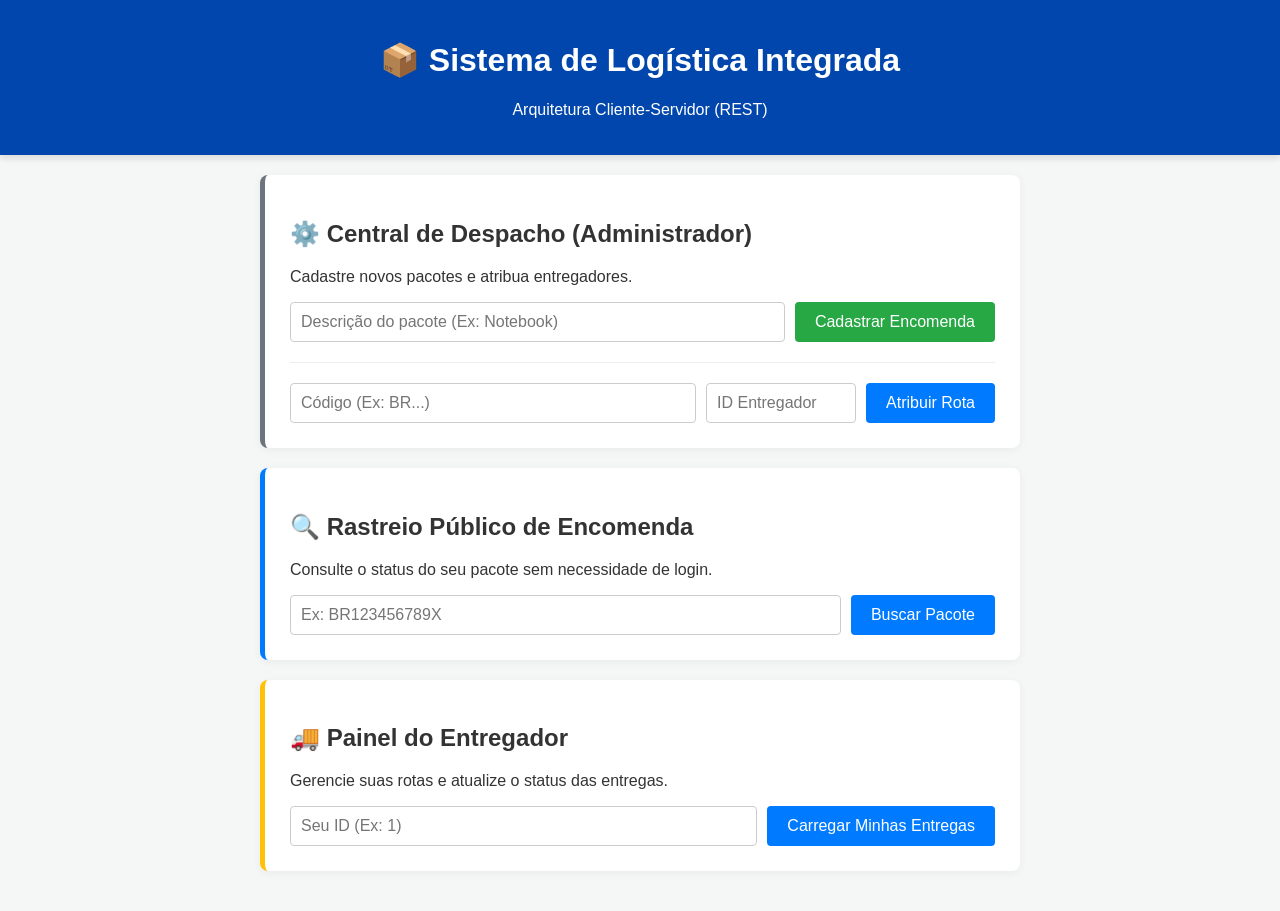
==== frontend/index.html @ 6e01e1df "feat: frontend" ====
<!DOCTYPE html>
<html lang="pt-BR">
<head>
    <meta charset="UTF-8">
    <meta name="viewport" content="width=device-width, initial-scale=1.0">
    <title>Logística Local - Rastreamento</title>
    <link rel="stylesheet" href="style.css">
</head>
<body>
    <header>
        <h1>📦 Sistema de Logística Integrada</h1>
        <p>Arquitetura Cliente-Servidor (REST)</p>
    </header>

    <main>
        <section class="card" id="area-admin" style="border-left: 5px solid #6c757d;">
            <h2>⚙️ Central de Despacho (Administrador)</h2>
            <p>Cadastre novos pacotes e atribua entregadores.</p>
            
            <div class="input-group">
                <input type="text" id="novaDescricao" placeholder="Descrição do pacote (Ex: Notebook)">
                <button onclick="cadastrarEncomenda()" class="success">Cadastrar Encomenda</button>
            </div>
            
            <hr style="margin: 20px 0; border: 0; border-top: 1px solid #eee;">
            
            <div class="input-group">
                <input type="text" id="codigoAtribuir" placeholder="Código (Ex: BR...)">
                <input type="number" id="idAtribuir" placeholder="ID Entregador" style="max-width: 150px;">
                <button onclick="atribuirEntregador()">Atribuir Rota</button>
            </div>
        </section>

        <section class="card" id="area-cliente" style="border-left: 5px solid #007bff;">
            <h2>🔍 Rastreio Público de Encomenda</h2>
            <p>Consulte o status do seu pacote sem necessidade de login.</p>
            <div class="input-group">
                <input type="text" id="codigoRastreio" placeholder="Ex: BR123456789X">
                <button onclick="rastrearEncomenda()">Buscar Pacote</button>
            </div>
            <div id="resultadoRastreio" class="resultado-box hidden">
                </div>
        </section>

        <section class="card" id="area-entregador" style="border-left: 5px solid #ffc107;">
            <h2>🚚 Painel do Entregador</h2>
            <p>Gerencie suas rotas e atualize o status das entregas.</p>
            <div class="input-group">
                <input type="number" id="idEntregador" placeholder="Seu ID (Ex: 1)">
                <button onclick="carregarPainel()">Carregar Minhas Entregas</button>
            </div>
            <div id="listaEncomendas" class="lista-box hidden">
                </div>
        </section>
    </main>

    <div id="customModal" class="modal-overlay hidden">
        <div class="modal-box">
            <h2 id="modalTitle">Título</h2>
            <div id="modalMessage">Mensagem</div>
            <button onclick="fecharModal()" class="btn-fechar">OK, entendi</button>
        </div>
    </div>

    <script src="script.js"></script>
</body>
</html>
---- frontend/style.css ----
* {
    box-sizing: border-box;
    font-family: 'Segoe UI', Tahoma, Geneva, Verdana, sans-serif;
}

body {
    background-color: #f4f7f6;
    color: #333;
    margin: 0;
    padding: 0;
    display: flex;
    flex-direction: column;
    align-items: center;
}

header {
    background-color: #0046ad; /* Azul escuro (Estilo UFF) */
    color: white;
    width: 100%;
    text-align: center;
    padding: 20px 0;
    box-shadow: 0 4px 6px rgba(0,0,0,0.1);
}

main {
    width: 100%;
    max-width: 800px;
    padding: 20px;
}

.card {
    background: white;
    padding: 25px;
    border-radius: 8px;
    box-shadow: 0 2px 10px rgba(0,0,0,0.05);
    margin-bottom: 20px;
}

.input-group {
    display: flex;
    gap: 10px;
    margin-top: 15px;
}

input {
    flex: 1;
    padding: 10px;
    border: 1px solid #ccc;
    border-radius: 4px;
    font-size: 16px;
}

button {
    background-color: #007bff;
    color: white;
    border: none;
    padding: 10px 20px;
    border-radius: 4px;
    cursor: pointer;
    font-size: 16px;
    transition: background 0.3s;
}

button:hover {
    background-color: #0056b3;
}

button.success { background-color: #28a745; }
button.danger { background-color: #dc3545; }

.hidden { display: none; }

.resultado-box, .lista-box {
    margin-top: 20px;
    padding: 15px;
    background-color: #e9ecef;
    border-radius: 4px;
}

.encomenda-item {
    background: white;
    padding: 15px;
    border: 1px solid #ddd;
    border-radius: 4px;
    margin-bottom: 10px;
    display: flex;
    justify-content: space-between;
    align-items: center;
}

.badge {
    padding: 5px 10px;
    border-radius: 20px;
    font-size: 14px;
    font-weight: bold;
    color: white;
}

.badge.Pendente { background-color: #ffc107; color: black; }
.badge.Em-Trânsito { background-color: #17a2b8; }
.badge.Entregue { background-color: #28a745; }
.badge.Falhou { background-color: #dc3545; }


/* ==========================================
   ESTILOS DO MODAL CUSTOMIZADO
============================================= */
.modal-overlay {
    position: fixed;
    top: 0; left: 0; width: 100%; height: 100%;
    background: rgba(0, 0, 0, 0.6); /* Fundo escuro transparente */
    display: flex;
    justify-content: center;
    align-items: center;
    z-index: 9999;
    backdrop-filter: blur(2px); /* Efeito de desfoque moderno */
}

.hidden {
    display: none !important;
}

.modal-box {
    background: white;
    padding: 30px;
    border-radius: 8px;
    box-shadow: 0 10px 25px rgba(0,0,0,0.2);
    text-align: center;
    max-width: 400px;
    width: 90%;
    animation: slideDown 0.3s ease-out;
}

.modal-box h2 {
    margin-top: 0;
    font-size: 24px;
}

/* Cores dinâmicas para sucesso ou erro */
.modal-box.success h2 { color: #28a745; }
.modal-box.error h2 { color: #dc3545; }

.modal-box p {
    font-size: 16px;
    color: #555;
    line-height: 1.5;
}

.btn-fechar {
    margin-top: 20px;
    width: 100%;
    font-size: 18px;
    padding: 12px;
}

/* Animação suave de entrada */
@keyframes slideDown {
    from { transform: translateY(-20px); opacity: 0; }
    to { transform: translateY(0); opacity: 1; }
}
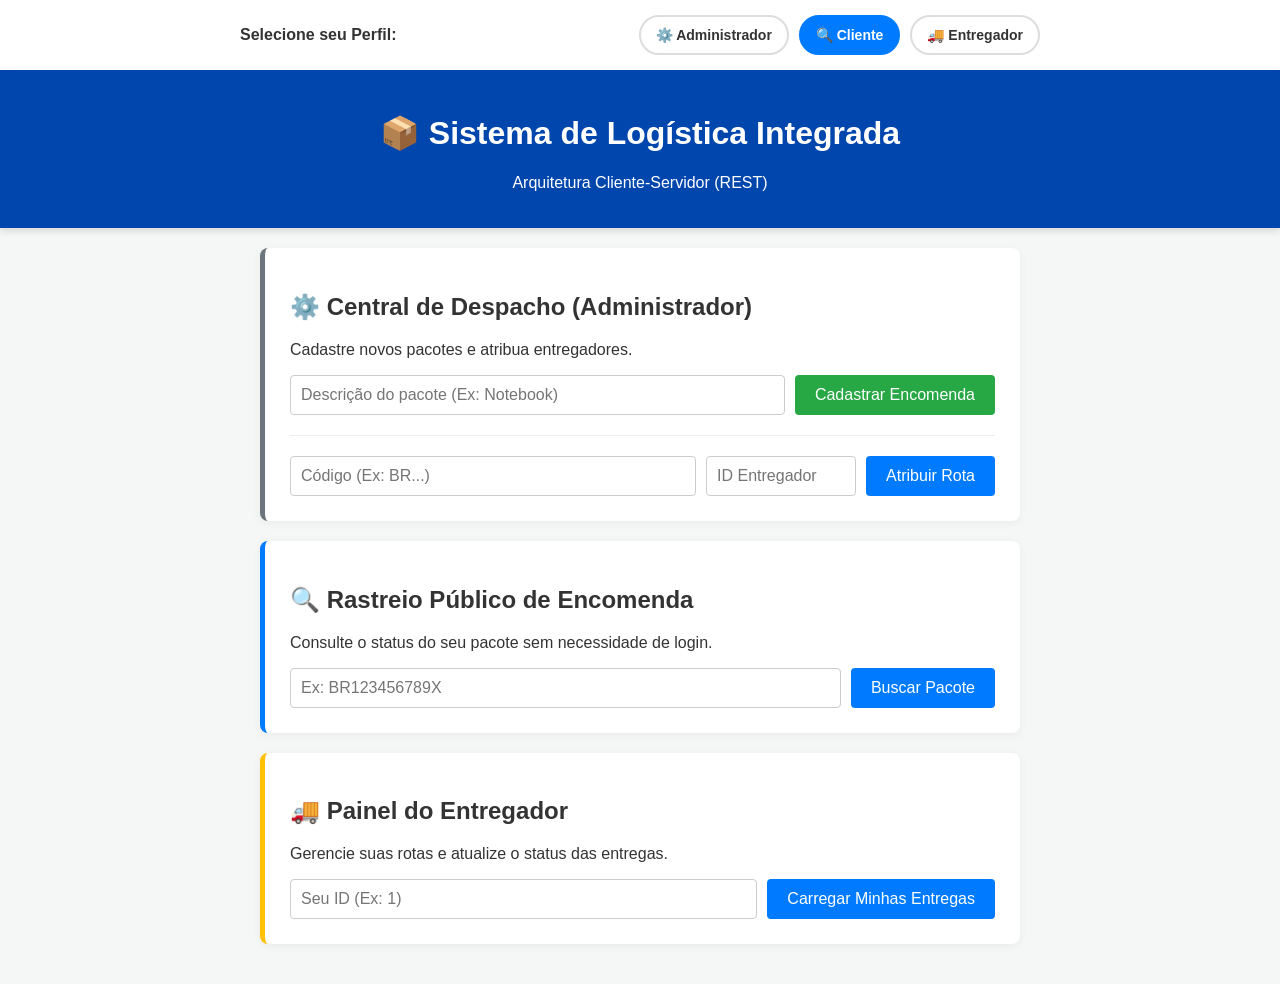
==== commit 3c85ad04: "feat: add profile selector navbar with data persistence - Added profile selector navbar (Admin, Clie" ====
--- a/frontend/index.html
+++ b/frontend/index.html
@@ -7,6 +7,24 @@
     <link rel="stylesheet" href="style.css">
 </head>
 <body>
+    <!-- Profile Selector Navbar -->
+    <nav class="profile-navbar">
+        <div class="navbar-content">
+            <h3>Selecione seu Perfil:</h3>
+            <div class="profile-buttons">
+                <button class="profile-btn active" data-profile="admin" onclick="trocarPerfil('admin')">
+                    ⚙️ Administrador
+                </button>
+                <button class="profile-btn" data-profile="cliente" onclick="trocarPerfil('cliente')">
+                    🔍 Cliente
+                </button>
+                <button class="profile-btn" data-profile="entregador" onclick="trocarPerfil('entregador')">
+                    🚚 Entregador
+                </button>
+            </div>
+        </div>
+    </nav>
+
     <header>
         <h1>📦 Sistema de Logística Integrada</h1>
         <p>Arquitetura Cliente-Servidor (REST)</p>
--- a/frontend/style.css
+++ b/frontend/style.css
@@ -11,6 +11,98 @@
     display: flex;
     flex-direction: column;
     align-items: center;
+}
+
+/* ==========================================
+   PROFILE NAVBAR STYLES
+============================================= */
+.profile-navbar {
+    background-color: #fff;
+    width: 100%;
+    padding: 15px 20px;
+    box-shadow: 0 2px 8px rgba(0, 0, 0, 0.1);
+    border-bottom: 3px solid #0046ad;
+}
+
+.navbar-content {
+    max-width: 800px;
+    margin: 0 auto;
+    display: flex;
+    justify-content: space-between;
+    align-items: center;
+    flex-wrap: wrap;
+    gap: 15px;
+}
+
+.navbar-content h3 {
+    margin: 0;
+    font-size: 16px;
+    color: #333;
+    white-space: nowrap;
+}
+
+.profile-buttons {
+    display: flex;
+    gap: 10px;
+    flex-wrap: wrap;
+}
+
+.profile-btn {
+    padding: 10px 15px;
+    border: 2px solid #ddd;
+    background-color: white;
+    color: #333;
+    border-radius: 25px;
+    cursor: pointer;
+    font-size: 14px;
+    font-weight: 600;
+    transition: all 0.3s ease;
+    white-space: nowrap;
+}
+
+.profile-btn:hover {
+    transform: translateY(-2px);
+    box-shadow: 0 4px 8px rgba(0, 0, 0, 0.15);
+}
+
+/* Active profile styles */
+.profile-btn.active[data-profile="admin"] {
+    background-color: #6c757d;
+    color: white;
+    border-color: #6c757d;
+}
+
+.profile-btn.active[data-profile="cliente"] {
+    background-color: #007bff;
+    color: white;
+    border-color: #007bff;
+}
+
+.profile-btn.active[data-profile="entregador"] {
+    background-color: #ffc107;
+    color: black;
+    border-color: #ffc107;
+}
+
+/* Responsive design */
+@media (max-width: 600px) {
+    .navbar-content {
+        flex-direction: column;
+        align-items: flex-start;
+    }
+
+    .navbar-content h3 {
+        width: 100%;
+    }
+
+    .profile-buttons {
+        width: 100%;
+    }
+
+    .profile-btn {
+        flex: 1;
+        min-width: 100px;
+    }
 }
 
 header {
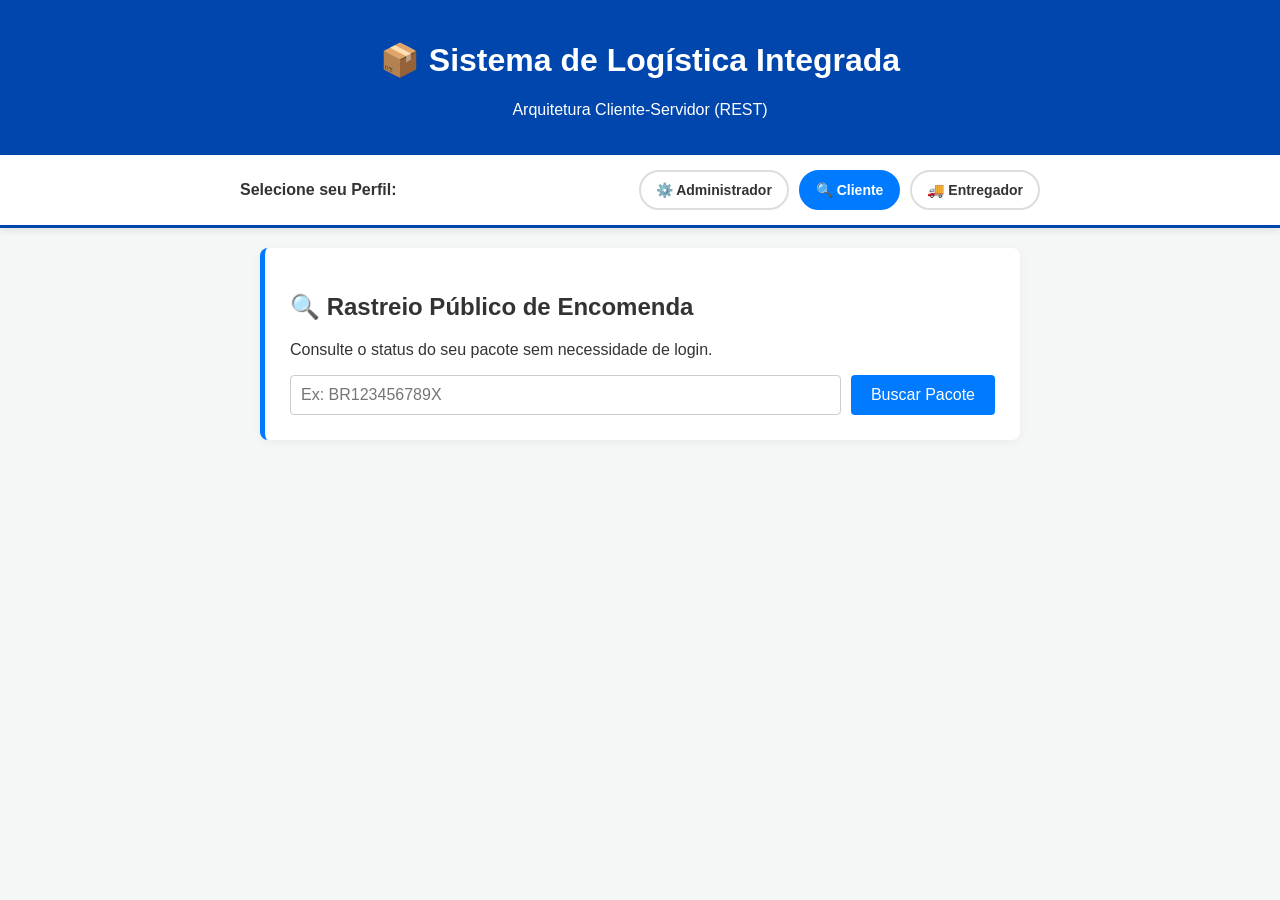
==== commit 17c7b7cc: "fix: frontend" ====
--- a/frontend/index.html
+++ b/frontend/index.html
@@ -7,6 +7,11 @@
     <link rel="stylesheet" href="style.css">
 </head>
 <body>
+    <header>
+        <h1>📦 Sistema de Logística Integrada</h1>
+        <p>Arquitetura Cliente-Servidor (REST)</p>
+    </header>
+
     <!-- Profile Selector Navbar -->
     <nav class="profile-navbar">
         <div class="navbar-content">
@@ -25,13 +30,8 @@
         </div>
     </nav>
 
-    <header>
-        <h1>📦 Sistema de Logística Integrada</h1>
-        <p>Arquitetura Cliente-Servidor (REST)</p>
-    </header>
-
     <main>
-        <section class="card" id="area-admin" style="border-left: 5px solid #6c757d;">
+        <section class="card hidden" id="area-admin" style="border-left: 5px solid #6c757d;">
             <h2>⚙️ Central de Despacho (Administrador)</h2>
             <p>Cadastre novos pacotes e atribua entregadores.</p>
             
@@ -60,7 +60,7 @@
                 </div>
         </section>
 
-        <section class="card" id="area-entregador" style="border-left: 5px solid #ffc107;">
+        <section class="card hidden" id="area-entregador" style="border-left: 5px solid #ffc107;">
             <h2>🚚 Painel do Entregador</h2>
             <p>Gerencie suas rotas e atualize o status das entregas.</p>
             <div class="input-group">
